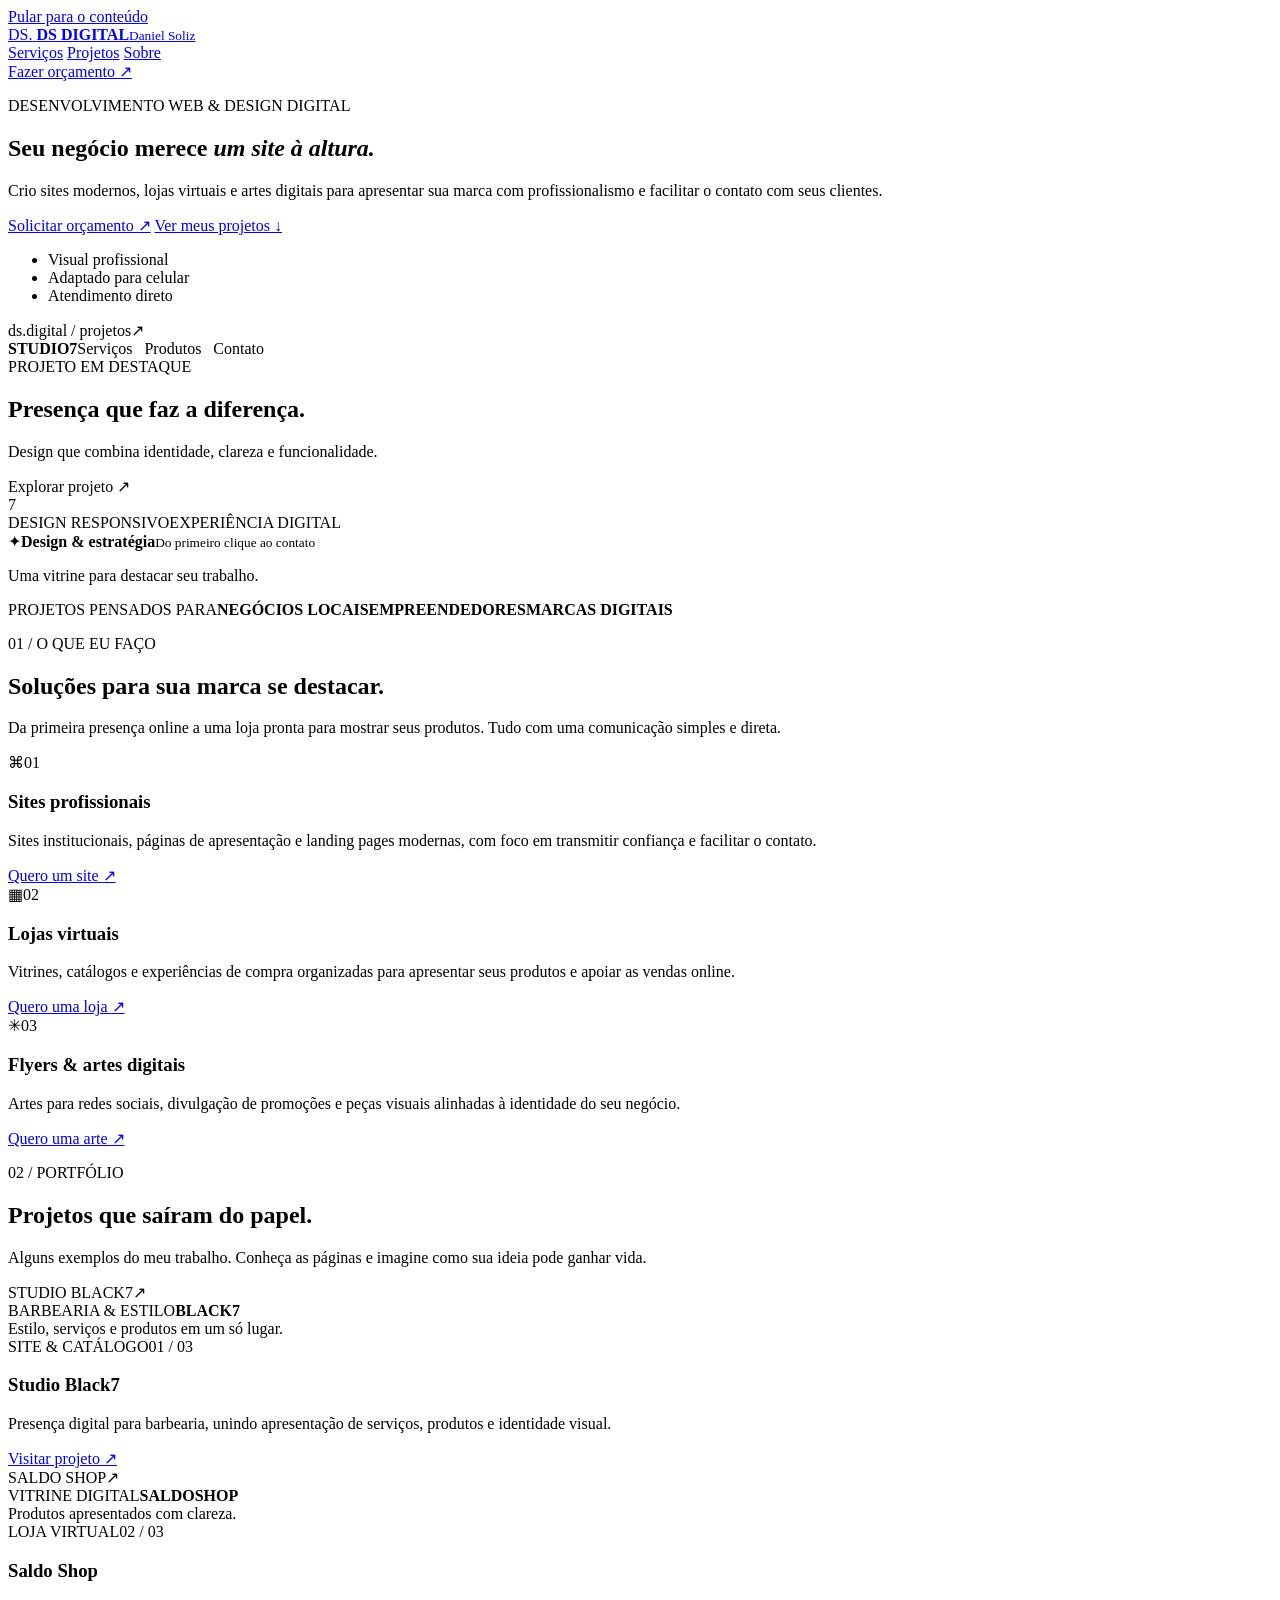
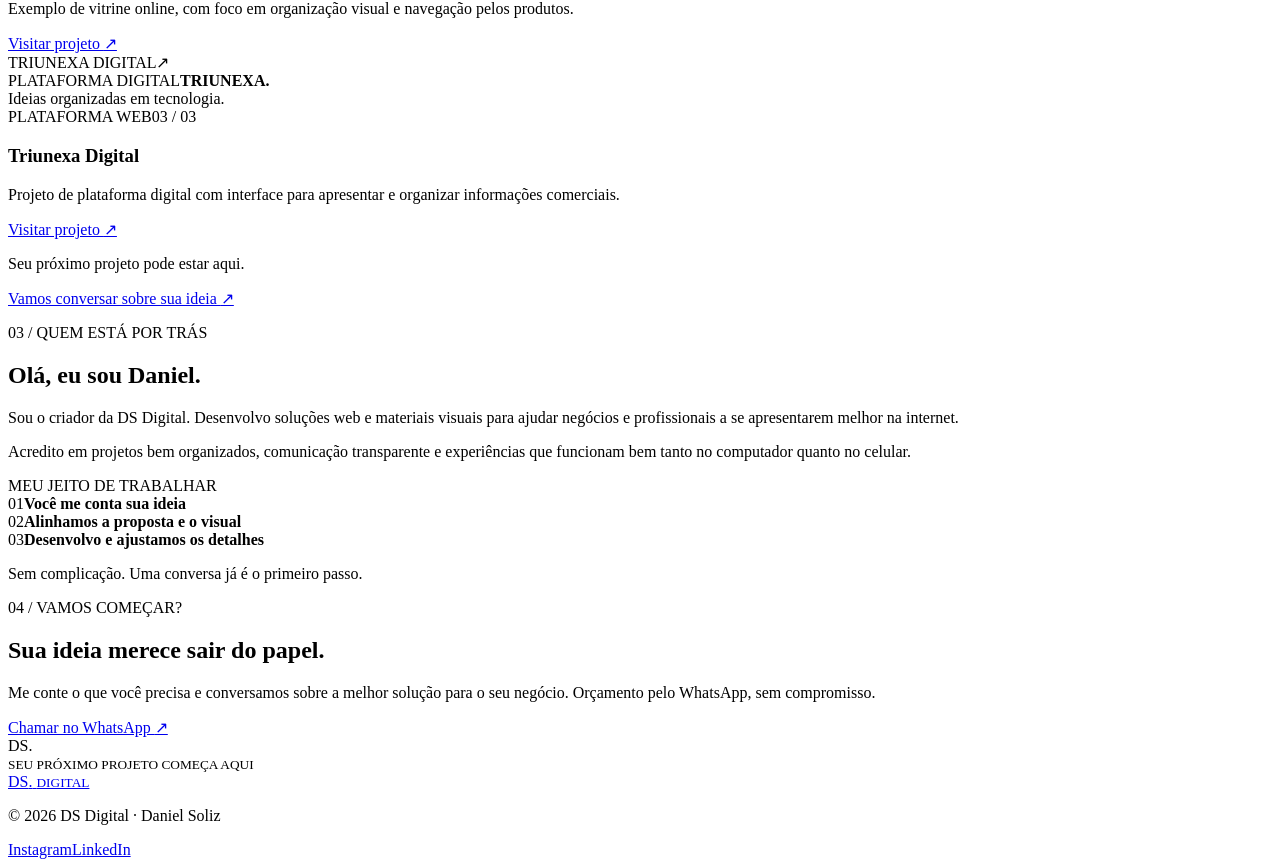
==== index.html @ 019c28d8 "Redesenha portfólio com foco comercial, serviços e WhatsApp" ====
<!doctype html>
<html lang="pt-BR">
<head>
  <meta charset="utf-8">
  <meta name="viewport" content="width=device-width, initial-scale=1">
  <meta name="theme-color" content="#0d1219">
  <meta name="description" content="DS Digital: criação de sites profissionais, lojas virtuais e artes digitais. Conheça os projetos de Daniel Soliz e solicite seu orçamento pelo WhatsApp.">
  <meta property="og:type" content="website">
  <meta property="og:title" content="DS Digital | Sites profissionais e design">
  <meta property="og:description" content="Seu negócio com uma presença digital profissional. Sites, lojas virtuais e artes digitais sob medida.">
  <title>DS Digital | Criação de Sites, Lojas Virtuais e Design</title>
  <link rel="preconnect" href="https://fonts.googleapis.com">
  <link rel="preconnect" href="https://fonts.gstatic.com" crossorigin>
  <link href="https://fonts.googleapis.com/css2?family=DM+Sans:wght@400;500;600;700&family=Manrope:wght@400;500;600;700;800&display=swap" rel="stylesheet">
  <link rel="stylesheet" href="./styles.css?v=20261117-comercial">
</head>
<body>
  <a class="skip-link" href="#conteudo">Pular para o conteúdo</a>
  <header class="header">
    <div class="container header-inner">
      <a class="brand" href="#inicio" aria-label="DS Digital, início">
        <span class="brand-symbol">DS<span>.</span></span>
        <span class="brand-copy"><strong>DS DIGITAL</strong><small>Daniel Soliz</small></span>
      </a>
      <nav class="nav" aria-label="Navegação principal">
        <a href="#servicos">Serviços</a>
        <a href="#projetos">Projetos</a>
        <a href="#sobre">Sobre</a>
      </nav>
      <a class="header-cta" href="https://wa.me/5511940579316?text=Ol%C3%A1%2C%20Daniel!%20Vim%20pelo%20seu%20portf%C3%B3lio%20e%20quero%20um%20or%C3%A7amento." target="_blank" rel="noopener noreferrer">Fazer orçamento <span aria-hidden="true">↗</span></a>
    </div>
  </header>

  <main id="conteudo">
    <section class="hero" id="inicio">
      <div class="container hero-grid">
        <div class="hero-content">
          <p class="eyebrow"><span class="status-dot" aria-hidden="true"></span> DESENVOLVIMENTO WEB & DESIGN DIGITAL</p>
          <h1>Seu negócio merece <em>um site à altura.</em></h1>
          <p class="hero-description">Crio sites modernos, lojas virtuais e artes digitais para apresentar sua marca com profissionalismo e facilitar o contato com seus clientes.</p>
          <div class="hero-actions">
            <a class="btn btn-primary" href="https://wa.me/5511940579316?text=Ol%C3%A1%2C%20Daniel!%20Gostaria%20de%20um%20or%C3%A7amento%20para%20um%20site." target="_blank" rel="noopener noreferrer">Solicitar orçamento <span aria-hidden="true">↗</span></a>
            <a class="btn btn-secondary" href="#projetos">Ver meus projetos <span aria-hidden="true">↓</span></a>
          </div>
          <ul class="hero-perks" aria-label="Diferenciais">
            <li>Visual profissional</li>
            <li>Adaptado para celular</li>
            <li>Atendimento direto</li>
          </ul>
        </div>
        <div class="hero-preview" aria-label="Prévia ilustrativa de um site profissional">
          <div class="preview-orbit orbit-one" aria-hidden="true"></div>
          <div class="preview-orbit orbit-two" aria-hidden="true"></div>
          <div class="preview-window">
            <div class="preview-bar"><div class="browser-dots" aria-hidden="true"><i></i><i></i><i></i></div><span>ds.digital / projetos</span><span class="preview-arrow" aria-hidden="true">↗</span></div>
            <div class="preview-body">
              <div class="preview-navigation"><strong>STUDIO<span>7</span></strong><span>Serviços &nbsp; Produtos &nbsp; Contato</span></div>
              <div class="preview-layout"><div class="preview-text"><span class="preview-kicker">PROJETO EM DESTAQUE</span><h2>Presença que faz a diferença.</h2><p>Design que combina identidade, clareza e funcionalidade.</p><span class="preview-pill">Explorar projeto ↗</span></div><div class="preview-graphic"><div class="graphic-ring"></div><div class="graphic-center">7</div></div></div>
              <div class="preview-bottom"><span>DESIGN RESPONSIVO</span><span>EXPERIÊNCIA DIGITAL</span></div>
            </div>
          </div>
          <div class="floating-label"><span class="floating-icon" aria-hidden="true">✦</span><span><strong>Design & estratégia</strong><small>Do primeiro clique ao contato</small></span></div>
          <p class="preview-note">Uma vitrine para destacar seu trabalho.</p>
        </div>
      </div>
    </section>

    <div class="trust-strip">
      <div class="container trust-inner"><span>PROJETOS PENSADOS PARA</span><strong>NEGÓCIOS LOCAIS</strong><i></i><strong>EMPREENDEDORES</strong><i></i><strong>MARCAS DIGITAIS</strong></div>
    </div>

    <section class="section" id="servicos" aria-labelledby="servicos-titulo">
      <div class="container">
        <div class="section-heading"><div><p class="section-eyebrow">01 / O QUE EU FAÇO</p><h2 id="servicos-titulo">Soluções para sua marca <span>se destacar.</span></h2></div><p>Da primeira presença online a uma loja pronta para mostrar seus produtos. Tudo com uma comunicação simples e direta.</p></div>
        <div class="service-grid">
          <article class="service-card"><div class="service-top"><span class="service-icon" aria-hidden="true">⌘</span><span class="service-number">01</span></div><h3>Sites profissionais</h3><p>Sites institucionais, páginas de apresentação e landing pages modernas, com foco em transmitir confiança e facilitar o contato.</p><a href="https://wa.me/5511940579316?text=Ol%C3%A1!%20Quero%20um%20or%C3%A7amento%20de%20site%20profissional." target="_blank" rel="noopener noreferrer">Quero um site <span aria-hidden="true">↗</span></a></article>
          <article class="service-card"><div class="service-top"><span class="service-icon" aria-hidden="true">▦</span><span class="service-number">02</span></div><h3>Lojas virtuais</h3><p>Vitrines, catálogos e experiências de compra organizadas para apresentar seus produtos e apoiar as vendas online.</p><a href="https://wa.me/5511940579316?text=Ol%C3%A1!%20Quero%20um%20or%C3%A7amento%20de%20loja%20virtual." target="_blank" rel="noopener noreferrer">Quero uma loja <span aria-hidden="true">↗</span></a></article>
          <article class="service-card"><div class="service-top"><span class="service-icon" aria-hidden="true">✳</span><span class="service-number">03</span></div><h3>Flyers & artes digitais</h3><p>Artes para redes sociais, divulgação de promoções e peças visuais alinhadas à identidade do seu negócio.</p><a href="https://wa.me/5511940579316?text=Ol%C3%A1!%20Quero%20um%20or%C3%A7amento%20de%20artes%20digitais." target="_blank" rel="noopener noreferrer">Quero uma arte <span aria-hidden="true">↗</span></a></article>
        </div>
      </div>
    </section>

    <section class="section projects-section" id="projetos" aria-labelledby="projetos-titulo">
      <div class="container">
        <div class="section-heading"><div><p class="section-eyebrow">02 / PORTFÓLIO</p><h2 id="projetos-titulo">Projetos que <span>saíram do papel.</span></h2></div><p>Alguns exemplos do meu trabalho. Conheça as páginas e imagine como sua ideia pode ganhar vida.</p></div>
        <div class="project-grid">
          <article class="project-card">
            <div class="project-visual visual-studio" aria-hidden="true"><div class="visual-header"><span>STUDIO BLACK7</span><span>↗</span></div><div class="visual-content"><span class="visual-mini">BARBEARIA & ESTILO</span><strong>BLACK<span>7</span></strong><div class="visual-rule"></div><span>Estilo, serviços e produtos em um só lugar.</span></div></div>
            <div class="project-meta"><span>SITE & CATÁLOGO</span><span>01 / 03</span></div><div class="project-description"><h3>Studio Black7</h3><p>Presença digital para barbearia, unindo apresentação de serviços, produtos e identidade visual.</p></div><a class="project-link" href="https://daniel-soliz.github.io/Studioblack7/" target="_blank" rel="noopener noreferrer">Visitar projeto <span aria-hidden="true">↗</span></a>
          </article>
          <article class="project-card">
            <div class="project-visual visual-shop" aria-hidden="true"><div class="visual-header"><span>SALDO SHOP</span><span>↗</span></div><div class="visual-content"><span class="visual-mini">VITRINE DIGITAL</span><strong>SALDO<span>SHOP</span></strong><div class="shop-items"><i></i><i></i><i></i></div><span>Produtos apresentados com clareza.</span></div></div>
            <div class="project-meta"><span>LOJA VIRTUAL</span><span>02 / 03</span></div><div class="project-description"><h3>Saldo Shop</h3><p>Exemplo de vitrine online, com foco em organização visual e navegação pelos produtos.</p></div><a class="project-link" href="https://daniel-soliz.github.io/shop-saldo/" target="_blank" rel="noopener noreferrer">Visitar projeto <span aria-hidden="true">↗</span></a>
          </article>
          <article class="project-card">
            <div class="project-visual visual-triunexa" aria-hidden="true"><div class="visual-header"><span>TRIUNEXA DIGITAL</span><span>↗</span></div><div class="visual-content"><span class="visual-mini">PLATAFORMA DIGITAL</span><strong>TRIUNEXA<span>.</span></strong><div class="visual-dashboard"><i></i><i></i><i></i><i></i></div><span>Ideias organizadas em tecnologia.</span></div></div>
            <div class="project-meta"><span>PLATAFORMA WEB</span><span>03 / 03</span></div><div class="project-description"><h3>Triunexa Digital</h3><p>Projeto de plataforma digital com interface para apresentar e organizar informações comerciais.</p></div><a class="project-link" href="https://daniel-soliz.github.io/triunexa-digital/" target="_blank" rel="noopener noreferrer">Visitar projeto <span aria-hidden="true">↗</span></a>
          </article>
        </div>
        <div class="projects-footer"><p>Seu próximo projeto pode estar aqui.</p><a href="#contato">Vamos conversar sobre sua ideia <span aria-hidden="true">↗</span></a></div>
      </div>
    </section>

    <section class="section about-section" id="sobre" aria-labelledby="sobre-titulo">
      <div class="container about-layout">
        <div><p class="section-eyebrow">03 / QUEM ESTÁ POR TRÁS</p><h2 id="sobre-titulo">Olá, eu sou <span>Daniel.</span></h2><p>Sou o criador da DS Digital. Desenvolvo soluções web e materiais visuais para ajudar negócios e profissionais a se apresentarem melhor na internet.</p><p>Acredito em projetos bem organizados, comunicação transparente e experiências que funcionam bem tanto no computador quanto no celular.</p></div>
        <div class="about-card"><span>MEU JEITO DE TRABALHAR</span><div><span>01</span><strong>Você me conta sua ideia</strong></div><div><span>02</span><strong>Alinhamos a proposta e o visual</strong></div><div><span>03</span><strong>Desenvolvo e ajustamos os detalhes</strong></div><p>Sem complicação. Uma conversa já é o primeiro passo.</p></div>
      </div>
    </section>

    <section class="section contact-section" id="contato" aria-labelledby="contato-titulo">
      <div class="container"><div class="contact-panel"><div><p class="section-eyebrow">04 / VAMOS COMEÇAR?</p><h2 id="contato-titulo">Sua ideia merece <span>sair do papel.</span></h2><p>Me conte o que você precisa e conversamos sobre a melhor solução para o seu negócio. Orçamento pelo WhatsApp, sem compromisso.</p><a class="btn btn-primary" href="https://wa.me/5511940579316?text=Ol%C3%A1%2C%20Daniel!%20Conheci%20seu%20portf%C3%B3lio%20DS%20Digital%20e%20gostaria%20de%20pedir%20um%20or%C3%A7amento." target="_blank" rel="noopener noreferrer">Chamar no WhatsApp <span aria-hidden="true">↗</span></a></div><div class="contact-decor" aria-hidden="true"><div>DS<span>.</span></div><small>SEU PRÓXIMO PROJETO COMEÇA AQUI</small></div></div></div>
    </section>
  </main>
  <footer class="footer"><div class="container footer-inner"><a href="#inicio" class="footer-brand">DS<span>.</span> <small>DIGITAL</small></a><p>© <span id="year">2026</span> DS Digital · Daniel Soliz</p><div class="footer-links"><a href="https://www.instagram.com/dsdigital.tech/" target="_blank" rel="noopener noreferrer">Instagram</a><a href="https://www.linkedin.com/in/daniel-soliz/" target="_blank" rel="noopener noreferrer">LinkedIn</a></div></div></footer>
  <script src="./script.js?v=20261117-comercial"></script>
</body>
</html>
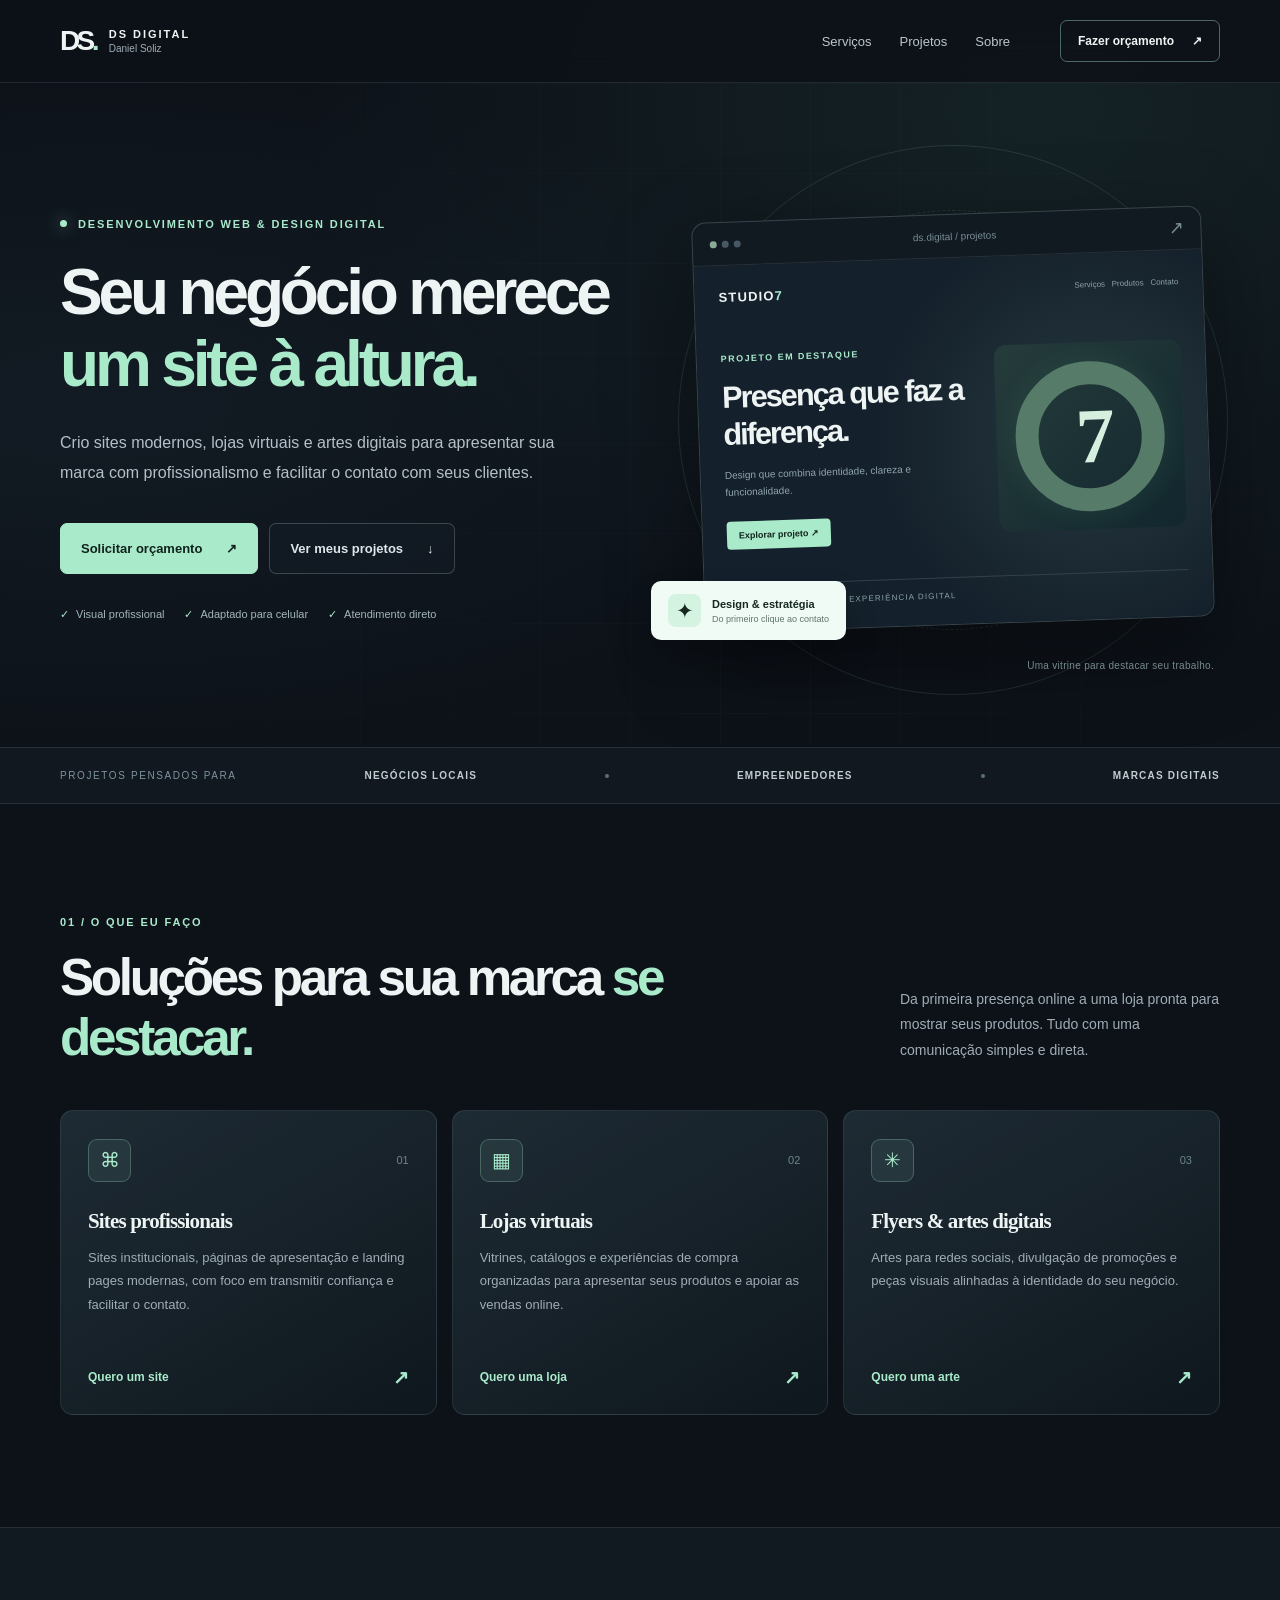
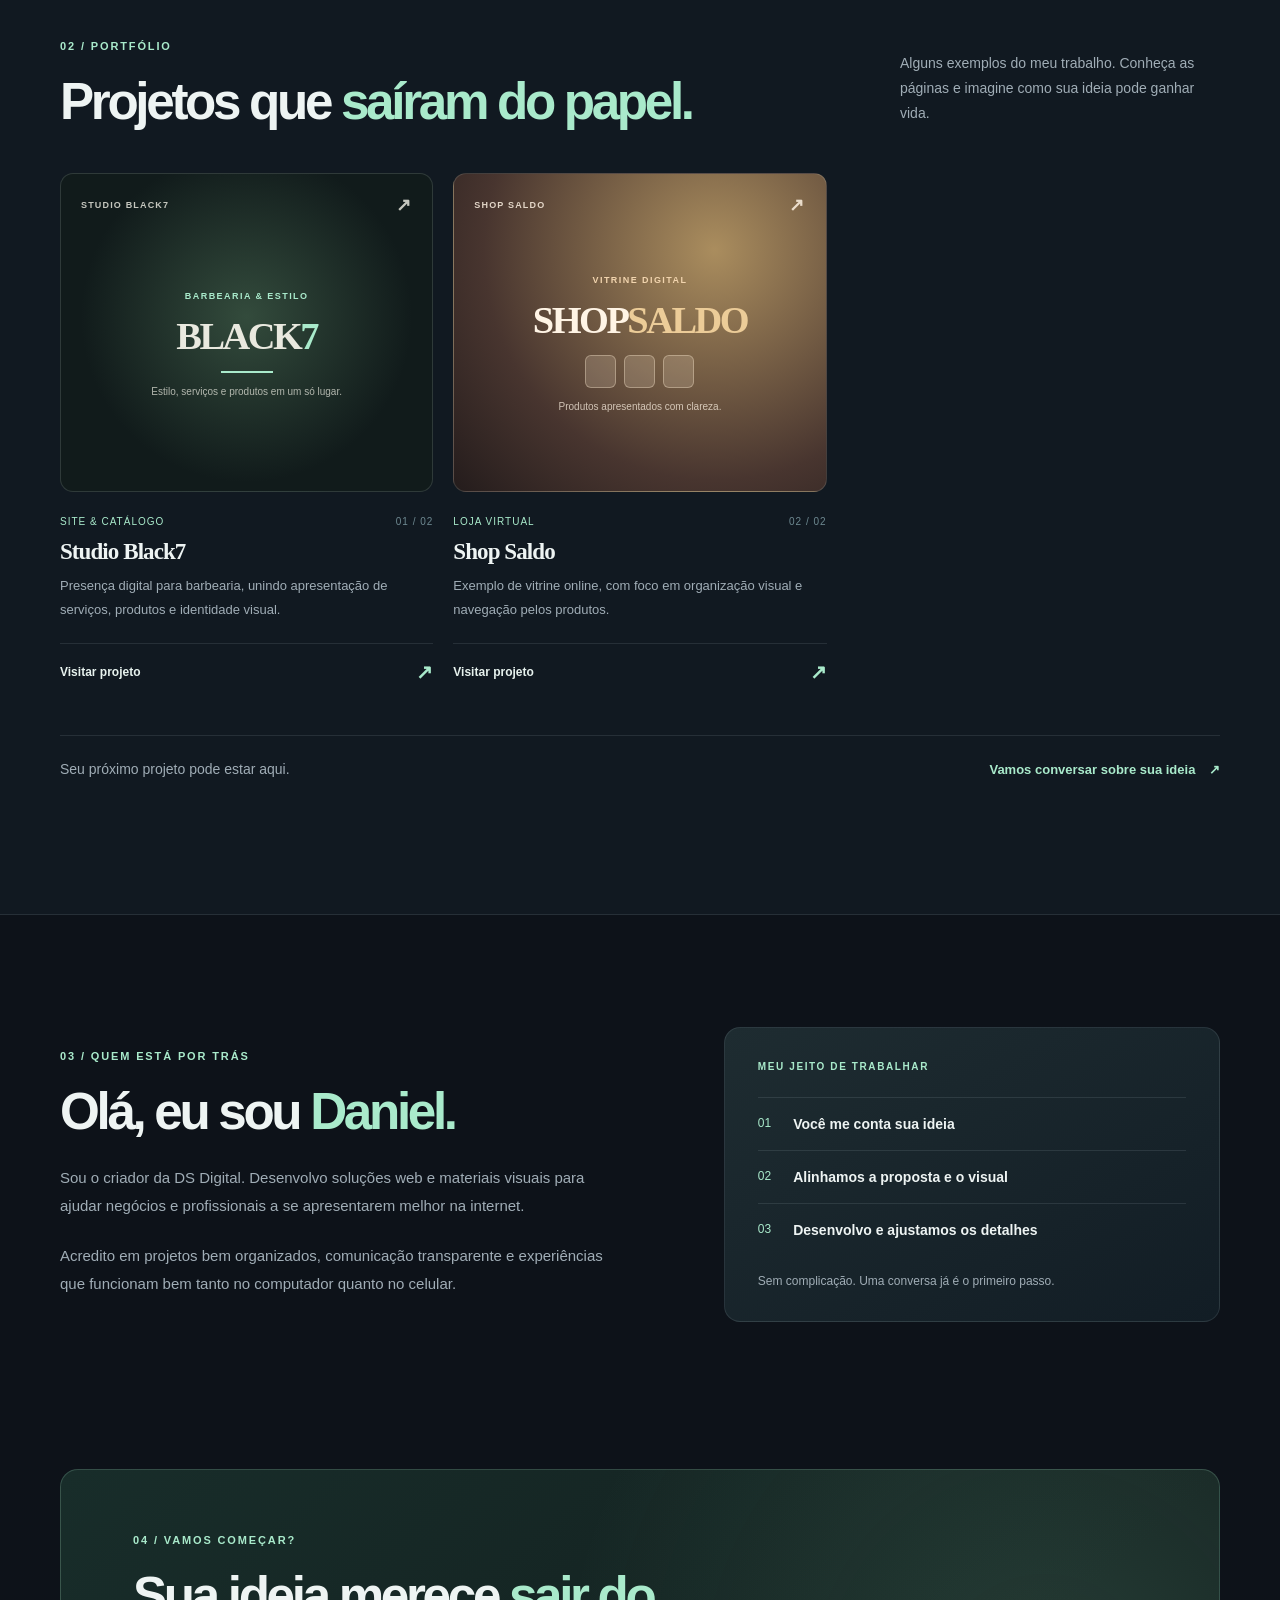
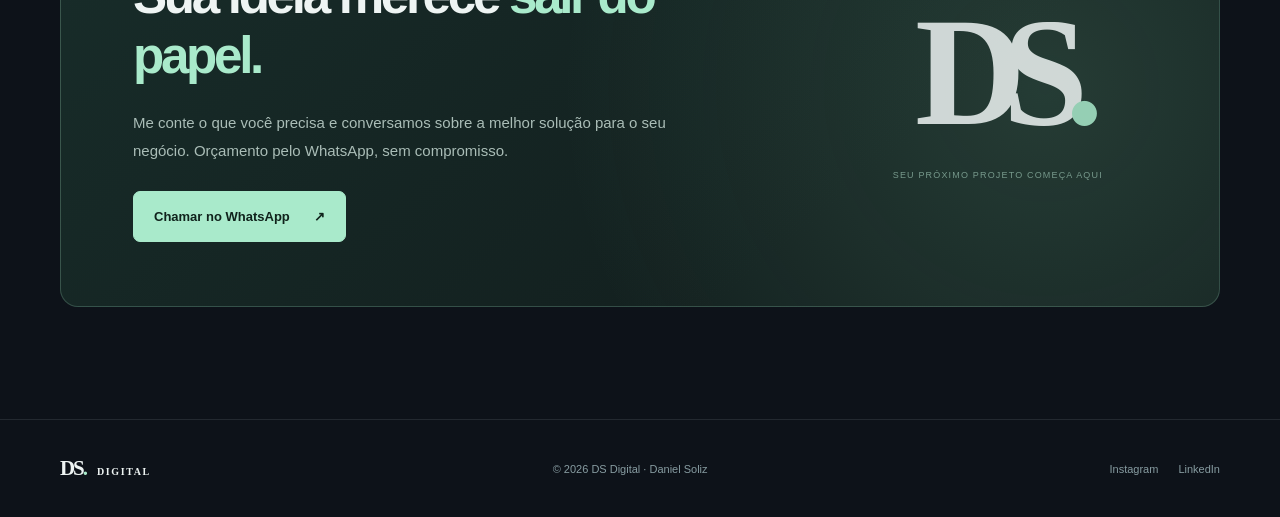
==== commit 37f66d18: "Mantém somente projetos comerciais publicados e ajusta identidade Shop Saldo" ====
--- a/index.html
+++ b/index.html
@@ -86,15 +86,11 @@
         <div class="project-grid">
           <article class="project-card">
             <div class="project-visual visual-studio" aria-hidden="true"><div class="visual-header"><span>STUDIO BLACK7</span><span>↗</span></div><div class="visual-content"><span class="visual-mini">BARBEARIA & ESTILO</span><strong>BLACK<span>7</span></strong><div class="visual-rule"></div><span>Estilo, serviços e produtos em um só lugar.</span></div></div>
-            <div class="project-meta"><span>SITE & CATÁLOGO</span><span>01 / 03</span></div><div class="project-description"><h3>Studio Black7</h3><p>Presença digital para barbearia, unindo apresentação de serviços, produtos e identidade visual.</p></div><a class="project-link" href="https://daniel-soliz.github.io/Studioblack7/" target="_blank" rel="noopener noreferrer">Visitar projeto <span aria-hidden="true">↗</span></a>
+            <div class="project-meta"><span>SITE & CATÁLOGO</span><span>01 / 02</span></div><div class="project-description"><h3>Studio Black7</h3><p>Presença digital para barbearia, unindo apresentação de serviços, produtos e identidade visual.</p></div><a class="project-link" href="https://daniel-soliz.github.io/Studioblack7/" target="_blank" rel="noopener noreferrer">Visitar projeto <span aria-hidden="true">↗</span></a>
           </article>
           <article class="project-card">
-            <div class="project-visual visual-shop" aria-hidden="true"><div class="visual-header"><span>SALDO SHOP</span><span>↗</span></div><div class="visual-content"><span class="visual-mini">VITRINE DIGITAL</span><strong>SALDO<span>SHOP</span></strong><div class="shop-items"><i></i><i></i><i></i></div><span>Produtos apresentados com clareza.</span></div></div>
-            <div class="project-meta"><span>LOJA VIRTUAL</span><span>02 / 03</span></div><div class="project-description"><h3>Saldo Shop</h3><p>Exemplo de vitrine online, com foco em organização visual e navegação pelos produtos.</p></div><a class="project-link" href="https://daniel-soliz.github.io/shop-saldo/" target="_blank" rel="noopener noreferrer">Visitar projeto <span aria-hidden="true">↗</span></a>
-          </article>
-          <article class="project-card">
-            <div class="project-visual visual-triunexa" aria-hidden="true"><div class="visual-header"><span>TRIUNEXA DIGITAL</span><span>↗</span></div><div class="visual-content"><span class="visual-mini">PLATAFORMA DIGITAL</span><strong>TRIUNEXA<span>.</span></strong><div class="visual-dashboard"><i></i><i></i><i></i><i></i></div><span>Ideias organizadas em tecnologia.</span></div></div>
-            <div class="project-meta"><span>PLATAFORMA WEB</span><span>03 / 03</span></div><div class="project-description"><h3>Triunexa Digital</h3><p>Projeto de plataforma digital com interface para apresentar e organizar informações comerciais.</p></div><a class="project-link" href="https://daniel-soliz.github.io/triunexa-digital/" target="_blank" rel="noopener noreferrer">Visitar projeto <span aria-hidden="true">↗</span></a>
+            <div class="project-visual visual-shop" aria-hidden="true"><div class="visual-header"><span>SHOP SALDO</span><span>↗</span></div><div class="visual-content"><span class="visual-mini">VITRINE DIGITAL</span><strong>SHOP<span>SALDO</span></strong><div class="shop-items"><i></i><i></i><i></i></div><span>Produtos apresentados com clareza.</span></div></div>
+            <div class="project-meta"><span>LOJA VIRTUAL</span><span>02 / 02</span></div><div class="project-description"><h3>Shop Saldo</h3><p>Exemplo de vitrine online, com foco em organização visual e navegação pelos produtos.</p></div><a class="project-link" href="https://daniel-soliz.github.io/shop-saldo/" target="_blank" rel="noopener noreferrer">Visitar projeto <span aria-hidden="true">↗</span></a>
           </article>
         </div>
         <div class="projects-footer"><p>Seu próximo projeto pode estar aqui.</p><a href="#contato">Vamos conversar sobre sua ideia <span aria-hidden="true">↗</span></a></div>
--- a/styles.css
+++ b/styles.css
@@ -0,0 +1,65 @@
+:root{--bg:#0d1219;--panel:#141d26;--panel2:#19242e;--line:rgba(205,226,235,.11);--text:#eef4f3;--muted:#a0adb6;--accent:#a9eacb;--dark:#10231c;--max:1160px}
+*{box-sizing:border-box}
+html{scroll-behavior:smooth;scroll-padding-top:96px}
+body{margin:0;background:var(--bg);color:var(--text);font-family:"DM Sans",Arial,sans-serif;-webkit-font-smoothing:antialiased;overflow-x:hidden}
+body:before{content:"";position:absolute;left:0;right:0;top:0;height:900px;z-index:-1;pointer-events:none;background:radial-gradient(ellipse at 82% 12%,rgba(56,112,99,.17),transparent 50%),radial-gradient(ellipse at 7% 45%,rgba(56,92,112,.12),transparent 48%)}
+h1,h2,h3,p{margin:0}
+ul{padding:0;margin:0}
+a{color:inherit;text-decoration:none}
+a:focus-visible{outline:2px solid var(--accent);outline-offset:5px}
+.container{width:min(calc(100% - 56px),var(--max));margin-inline:auto}
+.skip-link{position:absolute;top:-100px;left:16px;background:#e8fff3;color:#142419;padding:12px;z-index:100}
+.skip-link:focus{top:8px}
+.header{position:sticky;top:0;z-index:30;border-bottom:1px solid var(--line);background:rgba(13,18,25,.88);backdrop-filter:blur(20px)}
+.header-inner{height:82px;display:flex;align-items:center;gap:50px}
+.brand{display:flex;gap:13px;align-items:center;flex-shrink:0}
+.brand-symbol{font-family:Manrope,Arial,sans-serif;font-size:28px;font-weight:800;letter-spacing:-.13em}
+.brand-symbol span,.footer-brand>span{color:var(--accent)}
+.brand-copy{display:flex;flex-direction:column;gap:3px}.brand-copy strong{font-size:11px;letter-spacing:.18em}.brand-copy small{font-size:10px;color:var(--muted)}
+.nav{display:flex;gap:28px;margin-left:auto}.nav a{font-size:13px;color:#bbc7cc;transition:color .2s}.nav a:hover,.footer-links a:hover{color:var(--accent)}
+.header-cta{display:inline-flex;gap:18px;align-items:center;white-space:nowrap;font-size:12px;font-weight:700;border:1px solid rgba(169,234,203,.4);padding:13px 17px;border-radius:7px;transition:background .2s}.header-cta:hover{background:rgba(169,234,203,.1)}
+.hero{position:relative;overflow:hidden;padding:104px 0 95px}.hero:before{content:"";position:absolute;inset:0;opacity:.17;background-image:linear-gradient(rgba(200,233,227,.13) 1px,transparent 1px),linear-gradient(90deg,rgba(200,233,227,.13) 1px,transparent 1px);background-size:90px 90px;mask-image:linear-gradient(90deg,transparent 0%,black 65%,transparent 100%);pointer-events:none}
+.hero-grid{display:grid;grid-template-columns:1fr .94fr;align-items:center;gap:58px;position:relative}
+.hero-content{max-width:600px}.eyebrow,.section-eyebrow{color:var(--accent);font-size:11px;font-weight:700;letter-spacing:.17em}
+.eyebrow{display:flex;gap:11px;align-items:center;margin-bottom:26px}.status-dot{height:7px;width:7px;border-radius:50%;background:var(--accent);box-shadow:0 0 16px rgba(169,234,203,.55)}
+.hero h1,h2{font-family:Manrope,Arial,sans-serif;letter-spacing:-.065em}
+.hero h1{font-size:clamp(45px,5vw,74px);font-weight:800;line-height:1.13;max-width:690px}
+.hero h1 em{font-style:normal;color:var(--accent)}
+.hero-description{color:#b4c0c7;font-size:16px;line-height:1.85;max-width:530px;margin-top:28px}
+.hero-actions{display:flex;flex-wrap:wrap;gap:11px;margin-top:36px}
+.btn{min-height:51px;border-radius:7px;padding:14px 20px;display:inline-flex;align-items:center;justify-content:center;gap:24px;font-weight:700;font-size:13px;transition:transform .22s,background .22s,border-color .22s}
+.btn:hover{transform:translateY(-2px)}
+.btn-primary{background:var(--accent);color:var(--dark);border:1px solid var(--accent)}
+.btn-primary:hover{background:#c0f9dc}
+.btn-secondary{border:1px solid rgba(210,230,236,.22);color:#dce7e9;background:rgba(20,30,40,.4)}
+.btn-secondary:hover{border-color:rgba(169,234,203,.55)}
+.hero-perks{list-style:none;display:flex;gap:20px;flex-wrap:wrap;margin-top:34px;color:#a2b5bc;font-size:11px}
+.hero-perks li:before{content:"✓";margin-right:7px;color:var(--accent)}
+.hero-preview{position:relative;min-height:465px;display:flex;align-items:center;justify-content:center}
+.preview-orbit{position:absolute;border-radius:50%;border:1px solid rgba(169,234,203,.12);pointer-events:none}.orbit-one{width:550px;height:550px}.orbit-two{width:420px;height:420px;border-style:dashed}
+.preview-window{position:relative;width:100%;max-width:510px;border:1px solid rgba(192,220,223,.22);background:#111921;box-shadow:0 32px 90px rgba(0,0,0,.4);border-radius:14px;overflow:hidden;transform:rotate(-2deg);animation:float 7s ease-in-out infinite}
+.preview-bar{height:43px;display:flex;align-items:center;justify-content:space-between;border-bottom:1px solid rgba(255,255,255,.1);padding:0 17px;font-size:10px;color:#788e95}.browser-dots{display:flex;gap:5px}.browser-dots i{height:7px;width:7px;border-radius:50%;background:#475763}.browser-dots i:first-child{background:#8baa98}.preview-arrow{font-size:18px}
+.preview-body{padding:24px;background:radial-gradient(circle at 77% 49%,rgba(169,234,203,.12),transparent 50%),#14202b;min-height:304px}
+.preview-navigation{display:flex;justify-content:space-between;align-items:center;gap:10px}.preview-navigation strong{letter-spacing:.09em;font-size:13px}.preview-navigation strong span{color:var(--accent)}.preview-navigation>span{font-size:8px;color:#8da1ab}
+.preview-layout{display:grid;grid-template-columns:1.15fr .85fr;align-items:center;gap:20px;padding:43px 0 35px}
+.preview-kicker,.visual-mini{font-size:9px;font-weight:700;letter-spacing:.16em;color:var(--accent)}
+.preview-text h2{font-size:clamp(22px,2.4vw,33px);line-height:1.22;margin:13px 0}.preview-text p{font-size:10px;line-height:1.75;color:#91a5ad;max-width:210px}.preview-pill{font-size:9px;display:inline-block;margin-top:20px;background:var(--accent);color:#11251b;border-radius:4px;padding:9px 12px;font-weight:700}
+.preview-graphic{position:relative;aspect-ratio:1;border-radius:12px;background:linear-gradient(135deg,#263c3b,#12272e);display:grid;place-items:center;overflow:hidden}.graphic-ring{border-radius:50%;width:80%;aspect-ratio:1;border:23px solid #577b69;box-shadow:0 0 30px #7bf0ae16}.graphic-center{position:absolute;font-size:78px;font-weight:800;font-family:Manrope;color:#d5f0df;letter-spacing:-.13em}
+.preview-bottom{display:flex;gap:15px;border-top:1px solid #33404a;padding-top:13px;font-size:8px;letter-spacing:.14em;color:#8ca5ab}
+.floating-label{position:absolute;display:flex;align-items:center;gap:11px;bottom:12px;left:-35px;background:#effbf4;color:#162820;padding:13px 17px;border-radius:10px;box-shadow:0 18px 32px rgba(0,0,0,.2);animation:float 7s ease-in-out -3s infinite}.floating-icon{display:grid;place-items:center;height:33px;width:33px;border-radius:8px;background:#d4f3e0;font-size:21px}.floating-label strong,.floating-label small{display:block}.floating-label strong{font-size:11px}.floating-label small{font-size:9px;color:#61756c;margin-top:4px}
+.preview-note{position:absolute;bottom:-19px;right:6px;color:#758a8c;font-size:10px;letter-spacing:.03em}
+.trust-strip{border-top:1px solid var(--line);border-bottom:1px solid var(--line);background:#111820}.trust-inner{display:flex;align-items:center;justify-content:space-between;gap:18px;padding-top:22px;padding-bottom:22px}.trust-inner>span{font-size:10px;letter-spacing:.16em;color:#7f939e}.trust-inner strong{font-size:10px;font-weight:700;letter-spacing:.12em;color:#c1cdcf}.trust-inner i{height:4px;width:4px;border-radius:50%;background:#59736c;flex-shrink:0}
+.section{padding:112px 0}.section-heading{display:flex;align-items:end;justify-content:space-between;gap:40px;margin-bottom:41px}.section-heading>div{max-width:680px}.section h2{font-size:clamp(34px,4vw,55px);line-height:1.18;font-weight:800;margin-top:20px}.section h2 span{color:var(--accent)}.section-heading>p{max-width:320px;font-size:14px;line-height:1.8;color:var(--muted);padding-bottom:6px}
+.service-grid{display:grid;grid-template-columns:repeat(3,minmax(0,1fr));gap:15px}.service-card{min-height:305px;padding:28px 27px 25px;border:1px solid var(--line);border-radius:13px;background:linear-gradient(150deg,rgba(33,48,57,.85),rgba(16,25,32,.8));display:flex;flex-direction:column;transition:border-color .25s,transform .25s}.service-card:hover{border-color:rgba(169,234,203,.45);transform:translateY(-3px)}.service-top{display:flex;align-items:center;justify-content:space-between}.service-icon{display:grid;place-items:center;width:43px;height:43px;border:1px solid rgba(169,234,203,.26);background:rgba(169,234,203,.08);border-radius:9px;color:var(--accent);font-size:20px}.service-number{font-size:11px;color:#6d848b}.service-card h3{font-family:Manrope;font-size:21px;letter-spacing:-.04em;margin:27px 0 12px}.service-card p{font-size:13px;color:var(--muted);line-height:1.8}.service-card a{margin-top:auto;padding-top:24px;color:var(--accent);display:flex;justify-content:space-between;align-items:center;font-size:12px;font-weight:700}.service-card a span{font-size:19px}
+.projects-section{background:#111921;border-block:1px solid var(--line)}.project-grid{display:grid;grid-template-columns:repeat(3,minmax(0,1fr));gap:20px}.project-card{min-width:0;display:flex;flex-direction:column}.project-visual{position:relative;display:flex;flex-direction:column;overflow:hidden;aspect-ratio:1.17;border-radius:13px;border:1px solid rgba(222,245,238,.14);padding:20px}.visual-header{display:flex;justify-content:space-between;gap:10px;align-items:center;font-size:9px;font-weight:700;letter-spacing:.13em;opacity:.83}.visual-header span:last-child{font-size:18px}.visual-content{display:flex;flex:1;flex-direction:column;justify-content:center;align-items:center;text-align:center;gap:13px}.visual-content>strong{font-family:Manrope;font-size:clamp(23px,3vw,41px);font-weight:800;letter-spacing:-.065em}.visual-content>strong span{color:var(--accent)}.visual-content>span:last-child{font-size:10px;opacity:.73}.visual-studio{background:radial-gradient(circle at 50% 45%,#334b3c,#111b1b 65%);color:#e9e9df}.visual-rule{width:52px;height:2px;background:var(--accent)}.visual-shop{background:radial-gradient(circle at 70% 24%,#aa8d5e,#48352f 65%,#241c1c);color:#fff4e5}.visual-shop .visual-mini{color:#f1d4ae}.visual-shop .visual-content>strong span{color:#eccc98}.shop-items{display:flex;gap:8px}.shop-items i{display:block;width:31px;height:33px;border-radius:6px;background:rgba(255,237,213,.18);border:1px solid rgba(255,237,213,.35)}.visual-triunexa{background:radial-gradient(circle at 80% 10%,#2c6857,#102c30 58%,#0d2027);color:#e2f9eb}.visual-dashboard{display:flex;align-items:end;gap:6px;height:40px}.visual-dashboard i{width:30px;border-radius:4px 4px 0 0;background:rgba(174,240,212,.43)}.visual-dashboard i:nth-child(1){height:38%}.visual-dashboard i:nth-child(2){height:70%}.visual-dashboard i:nth-child(3){height:53%}.visual-dashboard i:nth-child(4){height:100%}
+.project-meta{display:flex;justify-content:space-between;font-size:10px;color:var(--accent);letter-spacing:.1em;margin-top:24px}.project-meta span:last-child{color:#6e8991}
+.project-description{flex:1}.project-description h3{font-family:Manrope;font-size:23px;margin:12px 0 9px;letter-spacing:-.04em}.project-description p{font-size:13px;line-height:1.8;color:var(--muted)}.project-link{margin-top:22px;border-top:1px solid var(--line);padding-top:16px;display:flex;align-items:center;justify-content:space-between;font-size:12px;font-weight:700;color:#e7f2ee}.project-link span{font-size:20px;color:var(--accent)}.project-link:hover{color:var(--accent)}
+.projects-footer{margin-top:51px;display:flex;align-items:center;justify-content:space-between;gap:20px;padding:25px 0;border-top:1px solid var(--line)}.projects-footer p{font-size:14px;color:var(--muted)}.projects-footer a{font-size:13px;font-weight:700;color:var(--accent)}.projects-footer a span{margin-left:10px}
+.about-layout{display:grid;grid-template-columns:1fr .88fr;align-items:center;gap:100px}.about-layout>div:first-child>p:not(.section-eyebrow){margin-top:21px;font-size:15px;line-height:1.9;color:var(--muted);max-width:570px}.about-card{padding:33px;border:1px solid var(--line);border-radius:16px;background:linear-gradient(150deg,#1e2c31,#121d25)}.about-card>span{display:block;font-size:10px;font-weight:700;letter-spacing:.16em;color:var(--accent);padding-bottom:25px}.about-card>div{display:flex;gap:22px;padding:18px 0;border-top:1px solid var(--line)}.about-card>div span{font-size:12px;color:var(--accent)}.about-card strong{font-size:14px;font-weight:600}.about-card p{font-size:12px;color:var(--muted);margin-top:18px}
+.contact-section{padding-top:35px}.contact-panel{display:grid;grid-template-columns:1.45fr .65fr;align-items:center;gap:50px;padding:64px 72px;border:1px solid rgba(169,234,203,.2);border-radius:18px;background:radial-gradient(circle at 85% 50%,rgba(147,229,185,.14),transparent 48%),linear-gradient(140deg,#182d2a,#13201f 70%)}.contact-panel h2{max-width:600px}.contact-panel p:not(.section-eyebrow){max-width:550px;font-size:15px;line-height:1.85;color:#aabdb7;margin:22px 0 27px}.contact-decor{display:flex;flex-direction:column;align-items:center;gap:20px;opacity:.85}.contact-decor>div{font-family:Manrope;font-size:clamp(94px,12vw,175px);font-weight:800;letter-spacing:-.15em;line-height:1}.contact-decor>div span{color:var(--accent)}.contact-decor small{font-size:9px;color:#86ab9c;letter-spacing:.13em;text-align:center}
+.footer{border-top:1px solid var(--line)}.footer-inner{min-height:97px;display:flex;gap:20px;align-items:center;justify-content:space-between}.footer-brand{font-family:Manrope;font-size:21px;font-weight:800;letter-spacing:-.1em}.footer-brand small{font-size:10px;letter-spacing:.16em;margin-left:8px}.footer p,.footer-links{font-size:11px;color:#879ca1}.footer-links{display:flex;gap:20px}
+@keyframes float{0%,100%{translate:0 0}50%{translate:0 -8px}}
+@media(max-width:1040px){.hero-grid{gap:30px}.hero{padding:80px 0}.hero h1{font-size:clamp(43px,5.5vw,65px)}.preview-orbit{display:none}.preview-window{transform:none}.floating-label{left:-12px}.about-layout{gap:50px}.contact-panel{padding:55px 45px}}
+@media(max-width:760px){.container{width:min(calc(100% - 36px),600px)}.header-inner{height:70px;gap:12px}.brand-copy{display:none}.nav{gap:15px;margin-left:auto}.nav a{font-size:11px}.header-cta{font-size:11px;padding:11px 12px;gap:6px}.header-cta span{display:none}.hero{padding:65px 0 72px}.hero-grid{grid-template-columns:1fr;gap:52px}.hero h1{font-size:clamp(42px,9vw,64px)}.hero-description{font-size:15px}.hero-preview{min-height:auto;padding:12px 10px 35px}.preview-window{max-width:525px}.floating-label{bottom:10px;left:0}.preview-note{display:none}.trust-inner{justify-content:center;flex-wrap:wrap;gap:13px}.trust-inner>span{width:100%;text-align:center}.section{padding:77px 0}.section-heading{display:block;margin-bottom:29px}.section-heading>p{max-width:520px;margin-top:19px}.service-grid,.project-grid{grid-template-columns:1fr;gap:16px}.service-card{min-height:255px}.project-grid{gap:38px}.project-visual{aspect-ratio:1.55}.about-layout{grid-template-columns:1fr;gap:34px}.contact-section{padding-top:0}.contact-panel{grid-template-columns:1fr;gap:20px;padding:36px 26px}.contact-decor{display:none}.footer-inner{padding:26px 0;flex-wrap:wrap}.footer p{order:3;width:100%}}
+@media(max-width:420px){.container{width:calc(100% - 32px)}.brand-symbol{font-size:26px}.nav{gap:12px}.nav a:nth-child(3){display:none}.header-cta{font-size:10px;padding:11px 10px}.hero h1{font-size:clamp(39px,11vw,51px)}.eyebrow{font-size:9px}.hero-actions{display:grid;grid-template-columns:1fr}.hero-perks{gap:10px 15px}.hero-preview{padding-inline:0}.preview-body{padding:16px;min-height:270px}.preview-layout{gap:11px;padding-top:35px}.preview-graphic{border-radius:8px}.graphic-ring{border-width:13px}.graphic-center{font-size:52px}.preview-navigation>span{font-size:6px}.preview-text h2{font-size:20px}.preview-text p{font-size:9px}.preview-pill{margin-top:10px;font-size:8px;padding:7px}.floating-label{padding:9px 11px}.trust-inner strong{font-size:9px}.section h2{font-size:35px}.projects-footer{flex-direction:column;align-items:flex-start}.project-visual{aspect-ratio:1.25}.footer-links{gap:12px}}
+@media(prefers-reduced-motion:reduce){html{scroll-behavior:auto}*,*::before,*::after{animation:none!important;transition:none!important}}
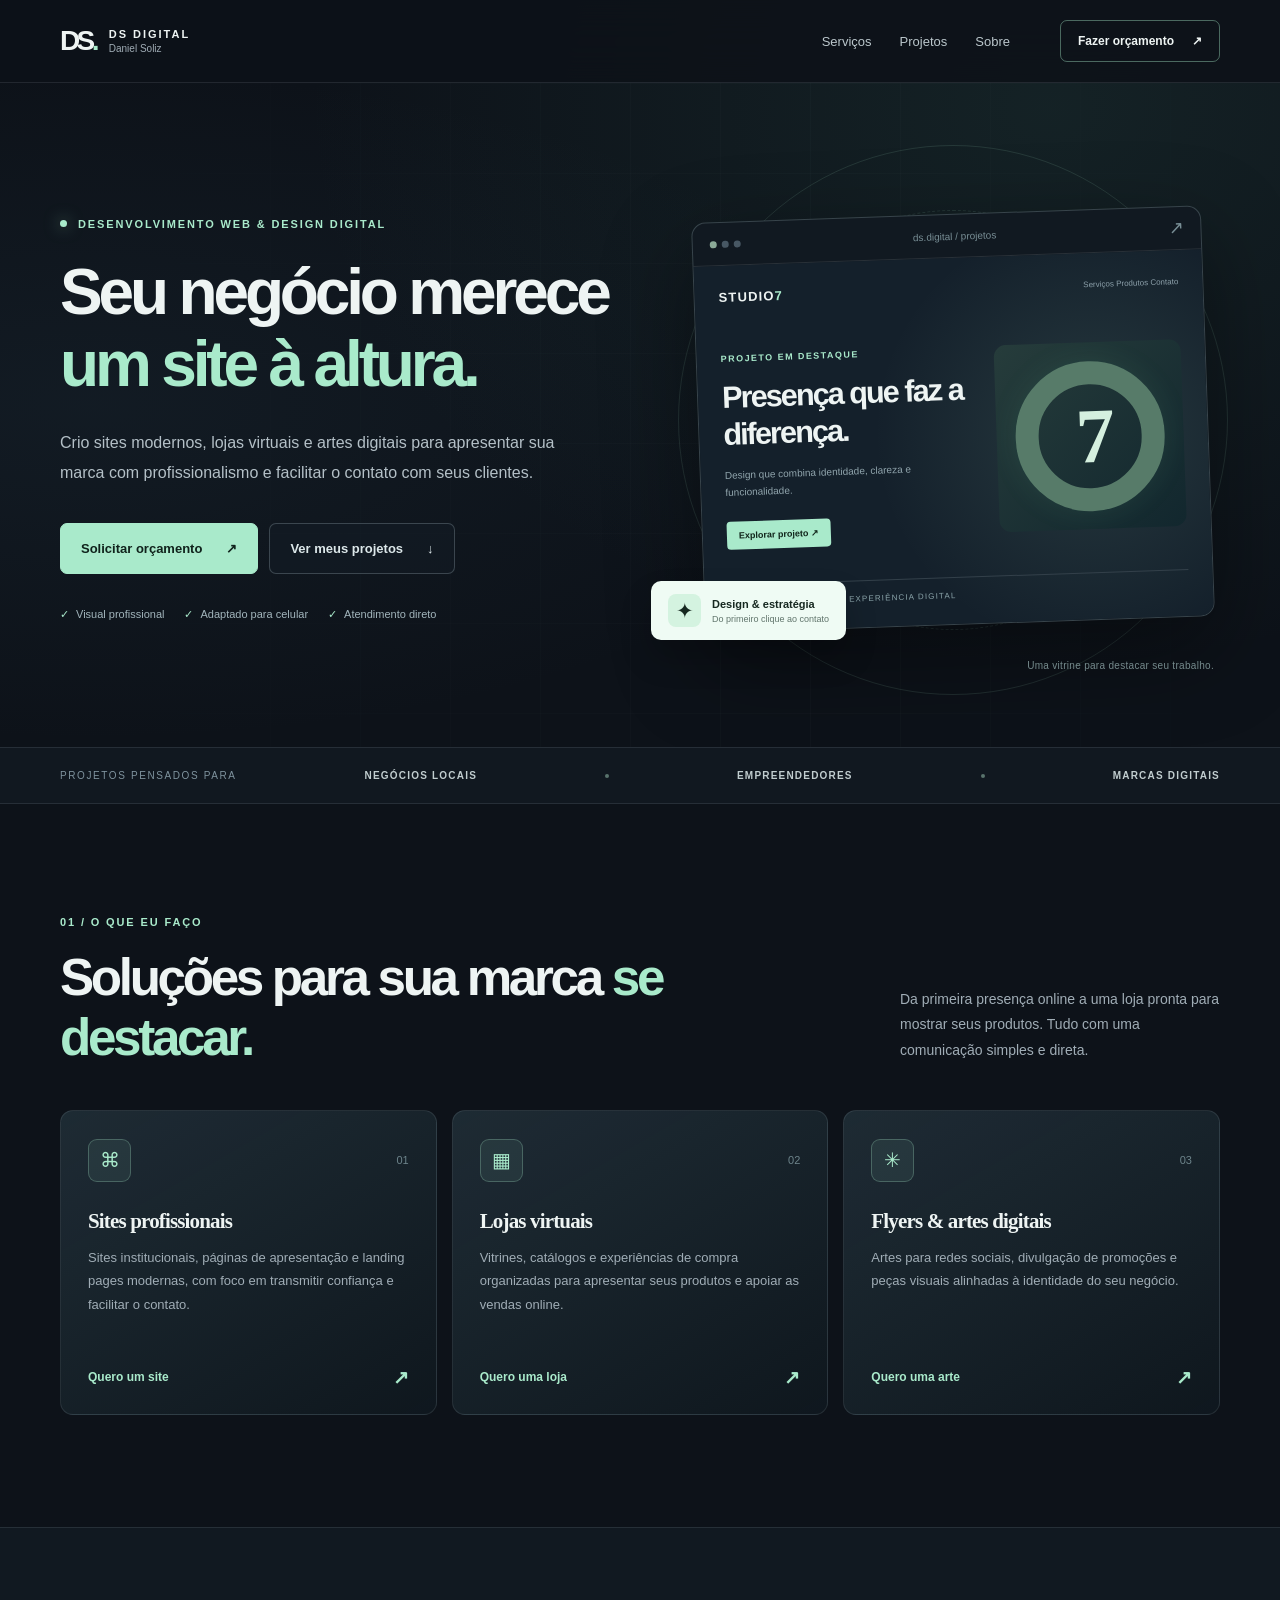
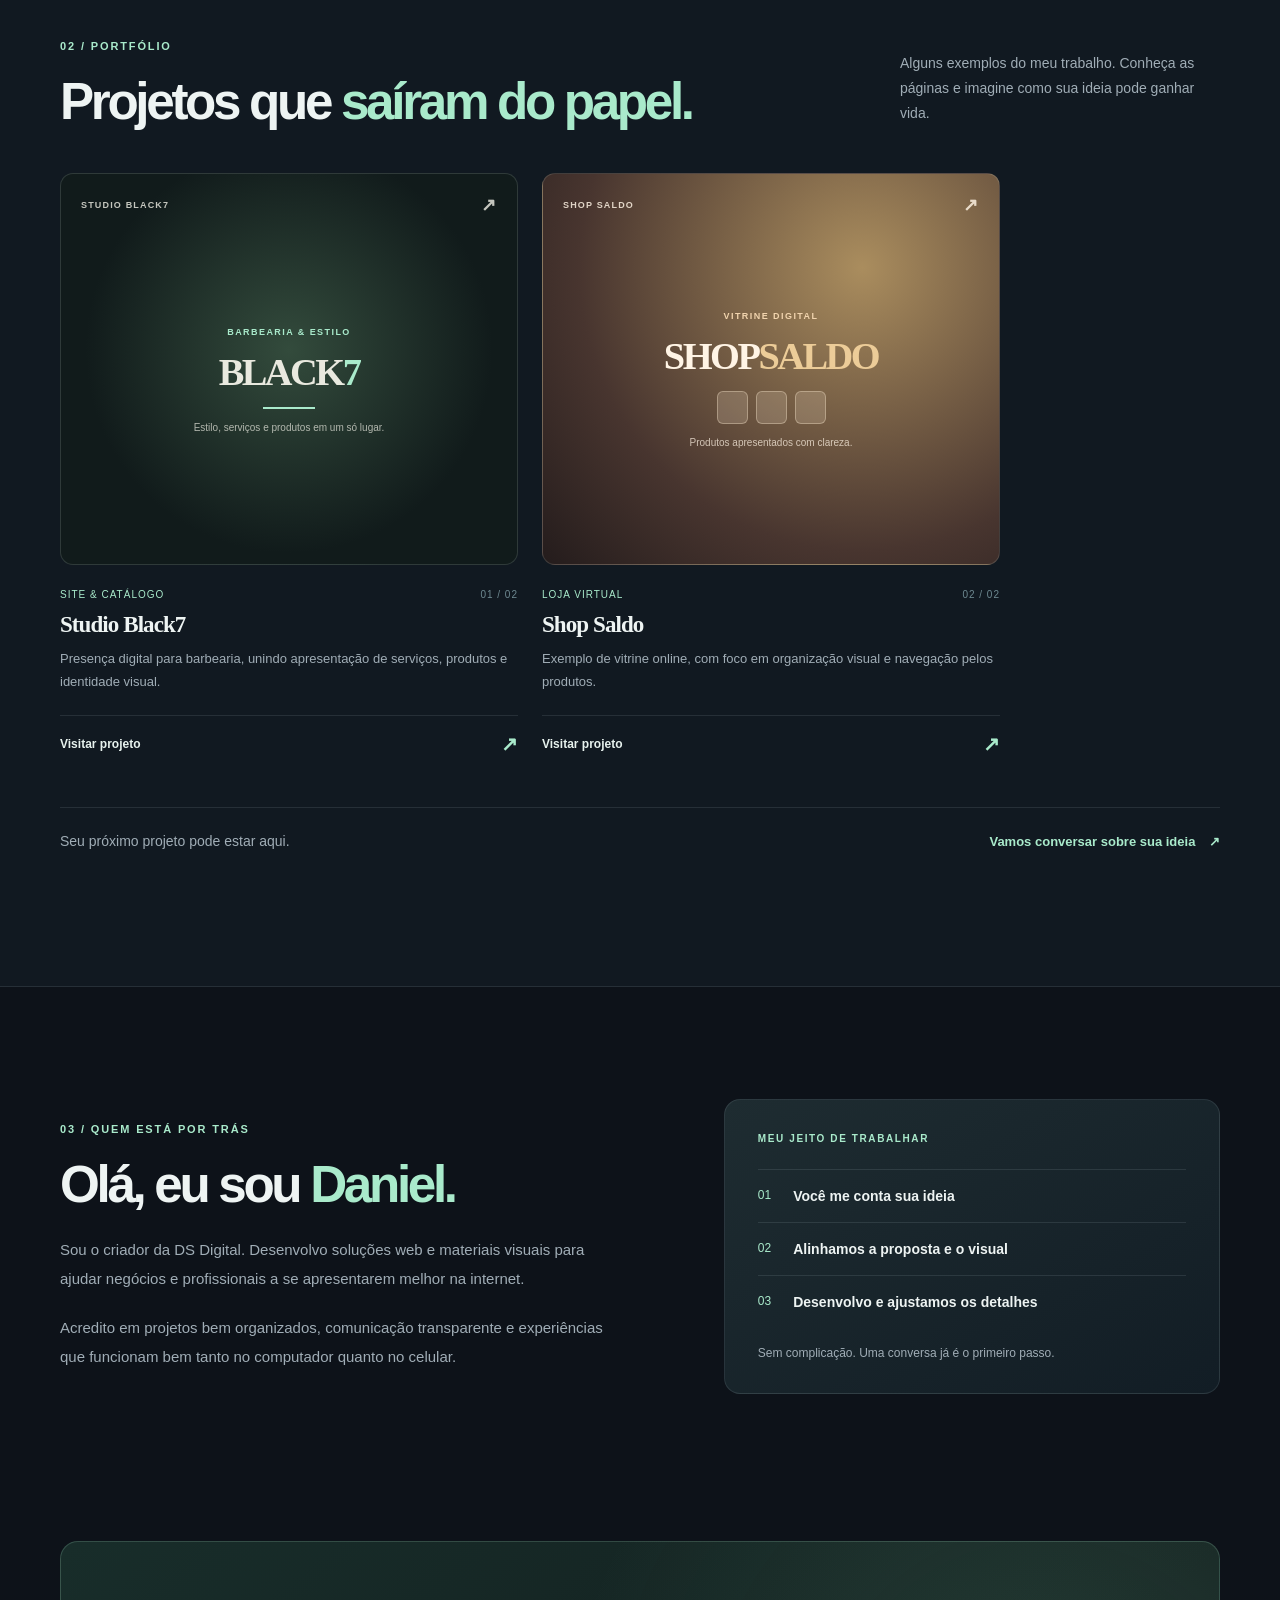
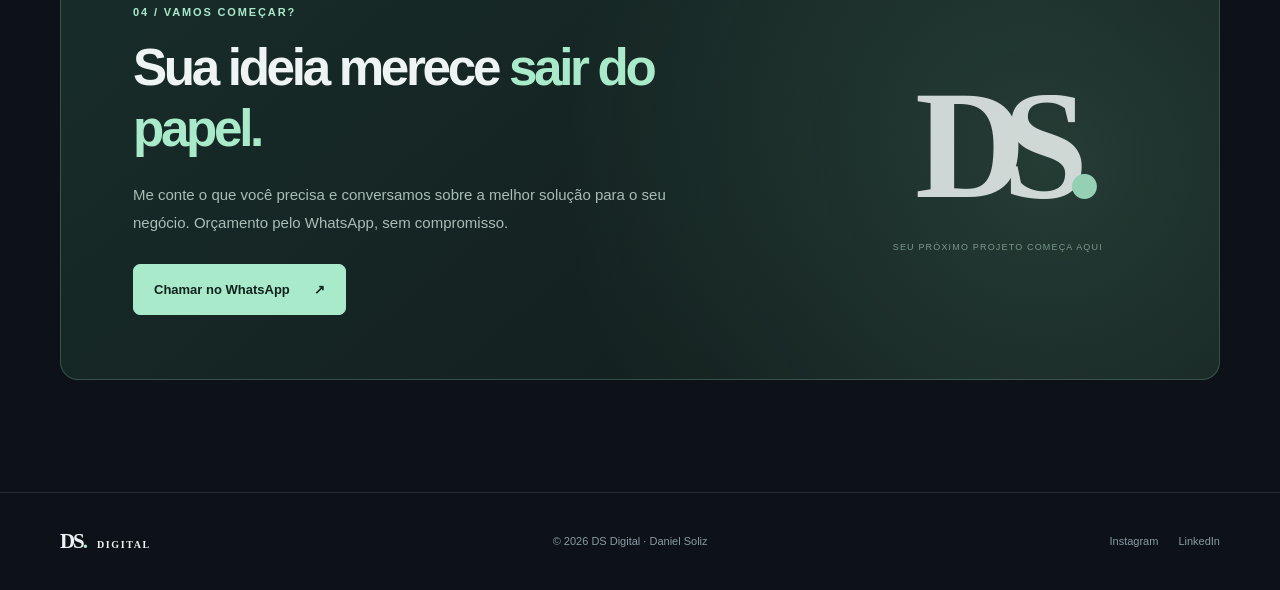
==== commit 57d87494: "Atualiza versão do CSS/JS após implantação do painel" ====
--- a/index.html
+++ b/index.html
@@ -12,7 +12,7 @@
   <link rel="preconnect" href="https://fonts.googleapis.com">
   <link rel="preconnect" href="https://fonts.gstatic.com" crossorigin>
   <link href="https://fonts.googleapis.com/css2?family=DM+Sans:wght@400;500;600;700&family=Manrope:wght@400;500;600;700;800&display=swap" rel="stylesheet">
-  <link rel="stylesheet" href="./styles.css?v=20261117-comercial">
+  <link rel="stylesheet" href="./styles.css?v=20261117-adm1">
 </head>
 <body>
   <a class="skip-link" href="#conteudo">Pular para o conteúdo</a>
@@ -109,6 +109,6 @@
     </section>
   </main>
   <footer class="footer"><div class="container footer-inner"><a href="#inicio" class="footer-brand">DS<span>.</span> <small>DIGITAL</small></a><p>© <span id="year">2026</span> DS Digital · Daniel Soliz</p><div class="footer-links"><a href="https://www.instagram.com/dsdigital.tech/" target="_blank" rel="noopener noreferrer">Instagram</a><a href="https://www.linkedin.com/in/daniel-soliz/" target="_blank" rel="noopener noreferrer">LinkedIn</a></div></div></footer>
-  <script src="./script.js?v=20261117-comercial"></script>
+  <script src="./script.js?v=20261117-adm1"></script>
 </body>
 </html>
--- a/styles.css
+++ b/styles.css
@@ -51,7 +51,7 @@
 .trust-strip{border-top:1px solid var(--line);border-bottom:1px solid var(--line);background:#111820}.trust-inner{display:flex;align-items:center;justify-content:space-between;gap:18px;padding-top:22px;padding-bottom:22px}.trust-inner>span{font-size:10px;letter-spacing:.16em;color:#7f939e}.trust-inner strong{font-size:10px;font-weight:700;letter-spacing:.12em;color:#c1cdcf}.trust-inner i{height:4px;width:4px;border-radius:50%;background:#59736c;flex-shrink:0}
 .section{padding:112px 0}.section-heading{display:flex;align-items:end;justify-content:space-between;gap:40px;margin-bottom:41px}.section-heading>div{max-width:680px}.section h2{font-size:clamp(34px,4vw,55px);line-height:1.18;font-weight:800;margin-top:20px}.section h2 span{color:var(--accent)}.section-heading>p{max-width:320px;font-size:14px;line-height:1.8;color:var(--muted);padding-bottom:6px}
 .service-grid{display:grid;grid-template-columns:repeat(3,minmax(0,1fr));gap:15px}.service-card{min-height:305px;padding:28px 27px 25px;border:1px solid var(--line);border-radius:13px;background:linear-gradient(150deg,rgba(33,48,57,.85),rgba(16,25,32,.8));display:flex;flex-direction:column;transition:border-color .25s,transform .25s}.service-card:hover{border-color:rgba(169,234,203,.45);transform:translateY(-3px)}.service-top{display:flex;align-items:center;justify-content:space-between}.service-icon{display:grid;place-items:center;width:43px;height:43px;border:1px solid rgba(169,234,203,.26);background:rgba(169,234,203,.08);border-radius:9px;color:var(--accent);font-size:20px}.service-number{font-size:11px;color:#6d848b}.service-card h3{font-family:Manrope;font-size:21px;letter-spacing:-.04em;margin:27px 0 12px}.service-card p{font-size:13px;color:var(--muted);line-height:1.8}.service-card a{margin-top:auto;padding-top:24px;color:var(--accent);display:flex;justify-content:space-between;align-items:center;font-size:12px;font-weight:700}.service-card a span{font-size:19px}
-.projects-section{background:#111921;border-block:1px solid var(--line)}.project-grid{display:grid;grid-template-columns:repeat(3,minmax(0,1fr));gap:20px}.project-card{min-width:0;display:flex;flex-direction:column}.project-visual{position:relative;display:flex;flex-direction:column;overflow:hidden;aspect-ratio:1.17;border-radius:13px;border:1px solid rgba(222,245,238,.14);padding:20px}.visual-header{display:flex;justify-content:space-between;gap:10px;align-items:center;font-size:9px;font-weight:700;letter-spacing:.13em;opacity:.83}.visual-header span:last-child{font-size:18px}.visual-content{display:flex;flex:1;flex-direction:column;justify-content:center;align-items:center;text-align:center;gap:13px}.visual-content>strong{font-family:Manrope;font-size:clamp(23px,3vw,41px);font-weight:800;letter-spacing:-.065em}.visual-content>strong span{color:var(--accent)}.visual-content>span:last-child{font-size:10px;opacity:.73}.visual-studio{background:radial-gradient(circle at 50% 45%,#334b3c,#111b1b 65%);color:#e9e9df}.visual-rule{width:52px;height:2px;background:var(--accent)}.visual-shop{background:radial-gradient(circle at 70% 24%,#aa8d5e,#48352f 65%,#241c1c);color:#fff4e5}.visual-shop .visual-mini{color:#f1d4ae}.visual-shop .visual-content>strong span{color:#eccc98}.shop-items{display:flex;gap:8px}.shop-items i{display:block;width:31px;height:33px;border-radius:6px;background:rgba(255,237,213,.18);border:1px solid rgba(255,237,213,.35)}.visual-triunexa{background:radial-gradient(circle at 80% 10%,#2c6857,#102c30 58%,#0d2027);color:#e2f9eb}.visual-dashboard{display:flex;align-items:end;gap:6px;height:40px}.visual-dashboard i{width:30px;border-radius:4px 4px 0 0;background:rgba(174,240,212,.43)}.visual-dashboard i:nth-child(1){height:38%}.visual-dashboard i:nth-child(2){height:70%}.visual-dashboard i:nth-child(3){height:53%}.visual-dashboard i:nth-child(4){height:100%}
+.projects-section{background:#111921;border-block:1px solid var(--line)}.project-grid{display:grid;grid-template-columns:repeat(2,minmax(0,1fr));gap:24px;max-width:940px}.project-card{min-width:0;display:flex;flex-direction:column}.project-visual{position:relative;display:flex;flex-direction:column;overflow:hidden;aspect-ratio:1.17;border-radius:13px;border:1px solid rgba(222,245,238,.14);padding:20px}.visual-header{display:flex;justify-content:space-between;gap:10px;align-items:center;font-size:9px;font-weight:700;letter-spacing:.13em;opacity:.83}.visual-header span:last-child{font-size:18px}.visual-content{display:flex;flex:1;flex-direction:column;justify-content:center;align-items:center;text-align:center;gap:13px}.visual-content>strong{font-family:Manrope;font-size:clamp(23px,3vw,41px);font-weight:800;letter-spacing:-.065em}.visual-content>strong span{color:var(--accent)}.visual-content>span:last-child{font-size:10px;opacity:.73}.visual-studio{background:radial-gradient(circle at 50% 45%,#334b3c,#111b1b 65%);color:#e9e9df}.visual-rule{width:52px;height:2px;background:var(--accent)}.visual-shop{background:radial-gradient(circle at 70% 24%,#aa8d5e,#48352f 65%,#241c1c);color:#fff4e5}.visual-shop .visual-mini{color:#f1d4ae}.visual-shop .visual-content>strong span{color:#eccc98}.shop-items{display:flex;gap:8px}.shop-items i{display:block;width:31px;height:33px;border-radius:6px;background:rgba(255,237,213,.18);border:1px solid rgba(255,237,213,.35)}.visual-triunexa{background:radial-gradient(circle at 80% 10%,#2c6857,#102c30 58%,#0d2027);color:#e2f9eb}.visual-dashboard{display:flex;align-items:end;gap:6px;height:40px}.visual-dashboard i{width:30px;border-radius:4px 4px 0 0;background:rgba(174,240,212,.43)}.visual-dashboard i:nth-child(1){height:38%}.visual-dashboard i:nth-child(2){height:70%}.visual-dashboard i:nth-child(3){height:53%}.visual-dashboard i:nth-child(4){height:100%}
 .project-meta{display:flex;justify-content:space-between;font-size:10px;color:var(--accent);letter-spacing:.1em;margin-top:24px}.project-meta span:last-child{color:#6e8991}
 .project-description{flex:1}.project-description h3{font-family:Manrope;font-size:23px;margin:12px 0 9px;letter-spacing:-.04em}.project-description p{font-size:13px;line-height:1.8;color:var(--muted)}.project-link{margin-top:22px;border-top:1px solid var(--line);padding-top:16px;display:flex;align-items:center;justify-content:space-between;font-size:12px;font-weight:700;color:#e7f2ee}.project-link span{font-size:20px;color:var(--accent)}.project-link:hover{color:var(--accent)}
 .projects-footer{margin-top:51px;display:flex;align-items:center;justify-content:space-between;gap:20px;padding:25px 0;border-top:1px solid var(--line)}.projects-footer p{font-size:14px;color:var(--muted)}.projects-footer a{font-size:13px;font-weight:700;color:var(--accent)}.projects-footer a span{margin-left:10px}
@@ -63,3 +63,19 @@
 @media(max-width:760px){.container{width:min(calc(100% - 36px),600px)}.header-inner{height:70px;gap:12px}.brand-copy{display:none}.nav{gap:15px;margin-left:auto}.nav a{font-size:11px}.header-cta{font-size:11px;padding:11px 12px;gap:6px}.header-cta span{display:none}.hero{padding:65px 0 72px}.hero-grid{grid-template-columns:1fr;gap:52px}.hero h1{font-size:clamp(42px,9vw,64px)}.hero-description{font-size:15px}.hero-preview{min-height:auto;padding:12px 10px 35px}.preview-window{max-width:525px}.floating-label{bottom:10px;left:0}.preview-note{display:none}.trust-inner{justify-content:center;flex-wrap:wrap;gap:13px}.trust-inner>span{width:100%;text-align:center}.section{padding:77px 0}.section-heading{display:block;margin-bottom:29px}.section-heading>p{max-width:520px;margin-top:19px}.service-grid,.project-grid{grid-template-columns:1fr;gap:16px}.service-card{min-height:255px}.project-grid{gap:38px}.project-visual{aspect-ratio:1.55}.about-layout{grid-template-columns:1fr;gap:34px}.contact-section{padding-top:0}.contact-panel{grid-template-columns:1fr;gap:20px;padding:36px 26px}.contact-decor{display:none}.footer-inner{padding:26px 0;flex-wrap:wrap}.footer p{order:3;width:100%}}
 @media(max-width:420px){.container{width:calc(100% - 32px)}.brand-symbol{font-size:26px}.nav{gap:12px}.nav a:nth-child(3){display:none}.header-cta{font-size:10px;padding:11px 10px}.hero h1{font-size:clamp(39px,11vw,51px)}.eyebrow{font-size:9px}.hero-actions{display:grid;grid-template-columns:1fr}.hero-perks{gap:10px 15px}.hero-preview{padding-inline:0}.preview-body{padding:16px;min-height:270px}.preview-layout{gap:11px;padding-top:35px}.preview-graphic{border-radius:8px}.graphic-ring{border-width:13px}.graphic-center{font-size:52px}.preview-navigation>span{font-size:6px}.preview-text h2{font-size:20px}.preview-text p{font-size:9px}.preview-pill{margin-top:10px;font-size:8px;padding:7px}.floating-label{padding:9px 11px}.trust-inner strong{font-size:9px}.section h2{font-size:35px}.projects-footer{flex-direction:column;align-items:flex-start}.project-visual{aspect-ratio:1.25}.footer-links{gap:12px}}
 @media(prefers-reduced-motion:reduce){html{scroll-behavior:auto}*,*::before,*::after{animation:none!important;transition:none!important}}
+
+
+/* Recursos visuais controlados pelo painel administrativo */
+.site-logo-img{display:block;width:auto;max-width:150px;max-height:46px;object-fit:contain;letter-spacing:normal}
+.footer-brand .site-logo-img{max-height:40px;max-width:125px}
+.hero.has-bg-photo{background-position:center;background-size:cover;background-repeat:no-repeat}
+.preview-body.has-custom-image{padding:0;min-height:300px;display:block}
+.preview-body.has-custom-image>:not(.preview-uploaded-image){display:none!important}
+.preview-uploaded-image{width:100%;height:304px;display:block;object-fit:cover}
+.service-card .service-image{display:block;max-width:100%;width:100%;aspect-ratio:16/8;object-fit:cover;border:1px solid rgba(209,237,217,.17);border-radius:9px;margin-top:20px}
+.project-visual.has-project-image{padding:0;background:#0c1a20}
+.project-visual.has-project-image .project-cover{display:block;position:absolute;inset:0;width:100%;height:100%;object-fit:cover}
+.project-visual.has-project-image .visual-header{position:absolute;top:0;left:0;width:100%;z-index:1;padding:20px;background:linear-gradient(180deg,rgba(0,0,0,.58),transparent);color:white}
+.about-uploaded-image{display:block;max-width:100%;width:100%;aspect-ratio:16/8;object-fit:cover;border-radius:9px;margin-bottom:22px}
+.contact-panel.has-contact-photo{background-size:cover;background-position:center}
+@media(max-width:760px){.preview-body.has-custom-image{min-height:240px}.preview-uploaded-image{height:240px}.project-visual.has-project-image .visual-header{padding:15px}}
